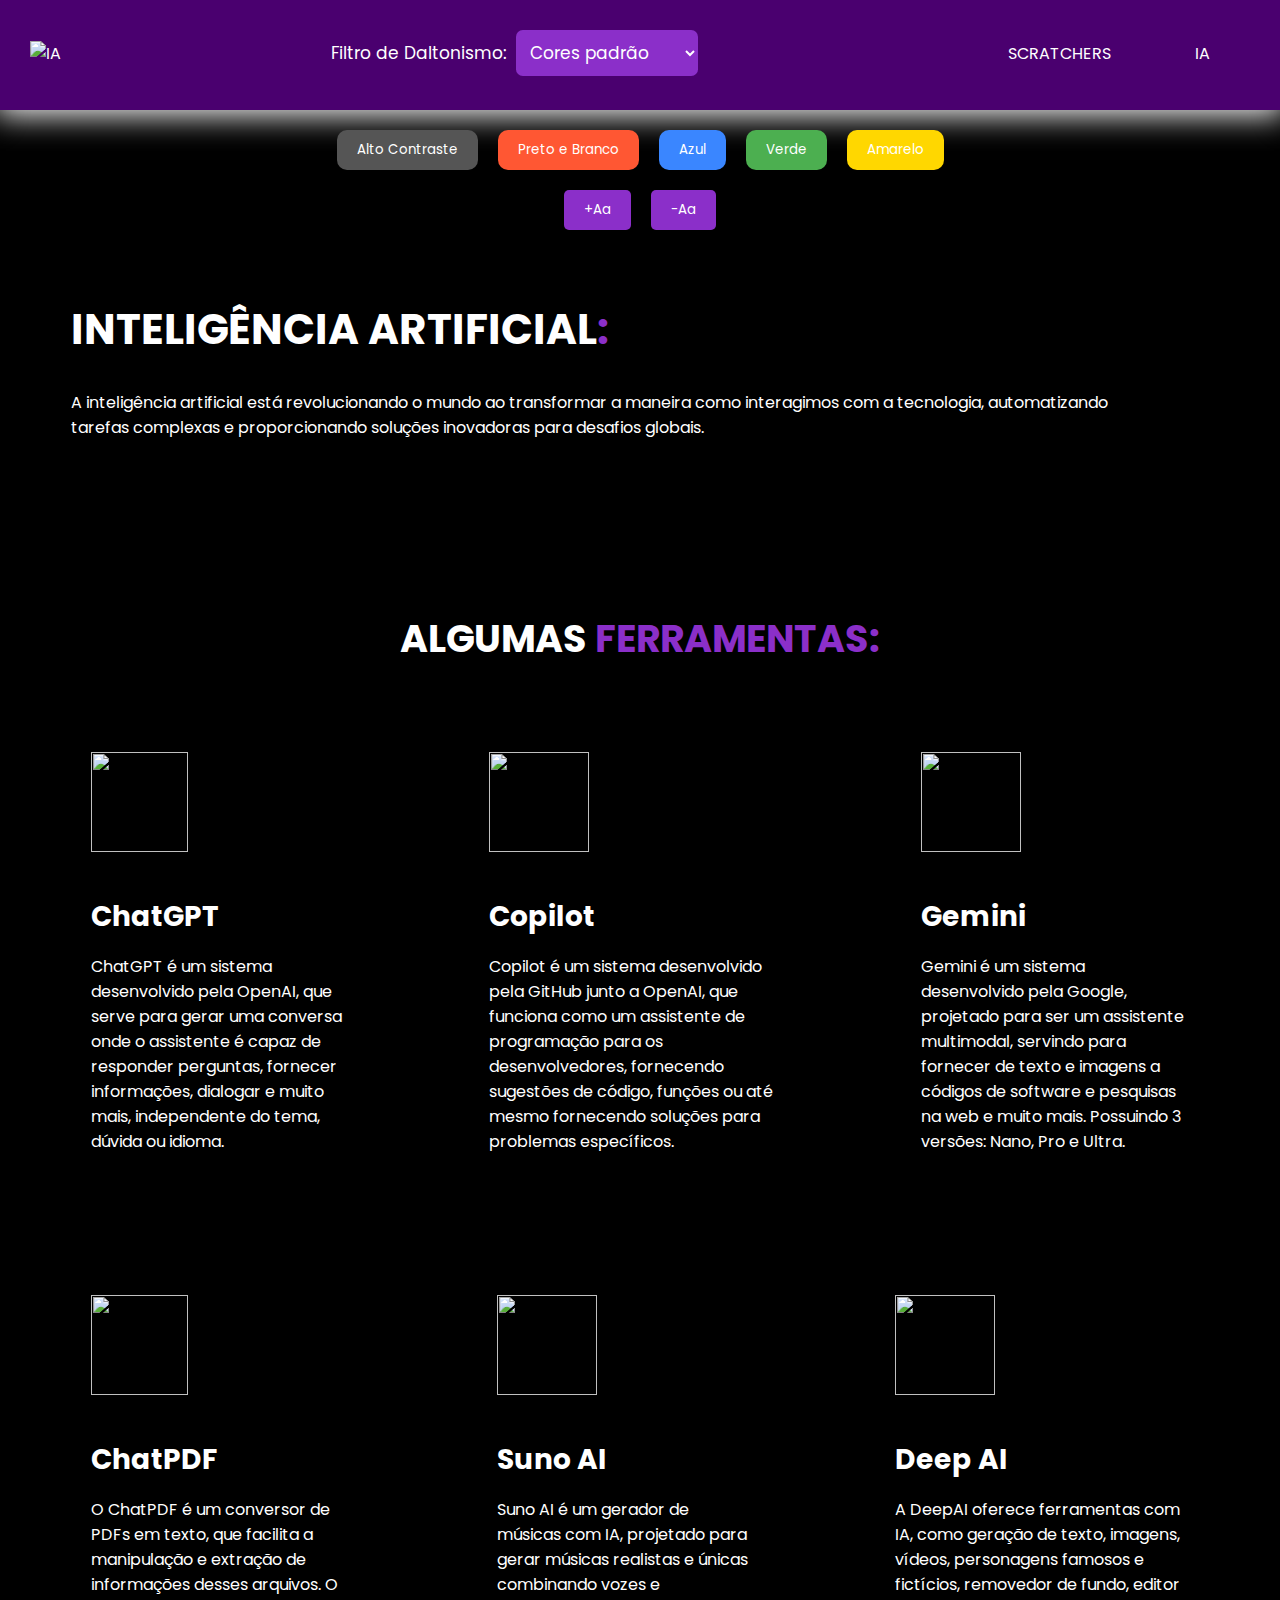
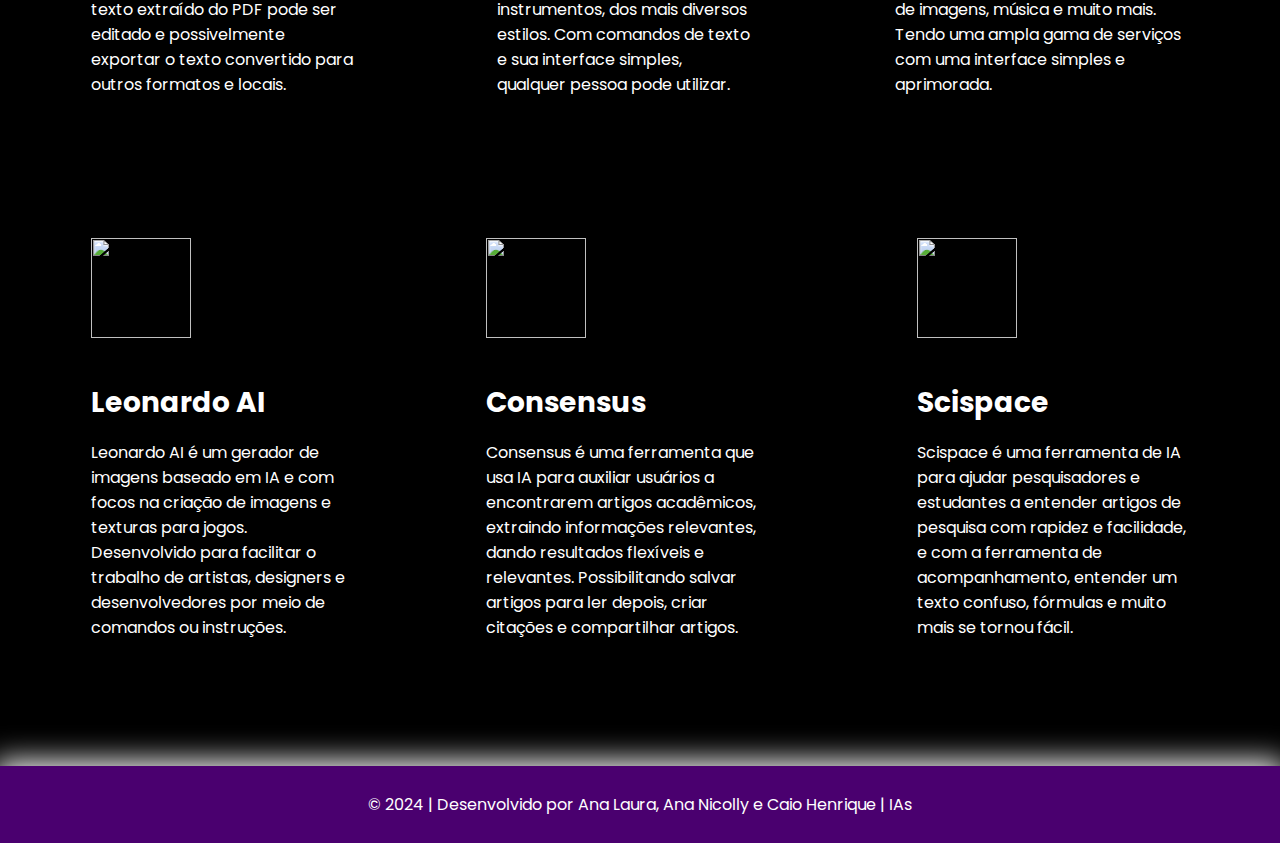
==== ia.html @ 3222943d "Add files via upload" ====
<!DOCTYPE html>
<html lang="pt-br">
<head>
    <meta charset="UTF-8">
    <meta name="viewport" content="width=device-width, initial-scale=1.0">
    <link rel="preconnect" href="https://fonts.googleapis.com">
    <link rel="preconnect" href="https://fonts.gstatic.com" crossorigin>
    <link href="https://fonts.googleapis.com/css2?family=Poppins:ital,wght@0,100;0,200;0,300;0,400;0,500;0,600;0,700;0,800;0,900;1,100;1,200;1,300;1,400;1,500;1,600;1,700;1,800;1,900&display=swap" rel="stylesheet">
    <link rel="stylesheet" href="styleia.css">
    <title>Inteligência Artificial</title>
</head>
<body>
    
    <header>
        <div class="interface">

            <div class="logo">
                <a href="ia.html">
                    <img src="img/ia.png" class="filter-image" width="70" height="60" alt="IA">
                </a>
            </div>

            <ul>
            <div class="filter-section">
                <label for="color-filter">Filtro de Daltonismo:</label>
                <select id="color-filter" class="filter-dropdown">
                    <option value="default">Cores padrão</option>
                    <option value="achromatomaly">Acromatopsia</option>
                    <option value="deuteranomaly">Deuteranomalia</option>
                    <option value="tritanomaly">Tritanomalia</option>
                    <option value="Acromatomia">Acromatomia</option>
                    <option value="Deuteranopia">Deuteranopia</option>
                    <option value="Protanopia">Protanopia</option>
                </select>
            </ul>

            <nav class="menu-desktop">
                <ul>
                    <li><a href="index.html">SCRATCHERS</a></li>
                    <li><a href="ia.html">IA</a></li>
                </ul>
            </nav>


            <div class="btn-abrir-menu" id="btn-menu">
                <i class="bi bi-list"></i>
            </div>

            <div class="menu-mobile" id="menu-mobile">
                <div class="btn-fechar">
                    <i class="bi bi-x-lg"></i>
                </div>

            </div><!--menu-mobile-->

            <div class="overlay-menu" id="overlay-menu"></div>
        </div><!--interface-->

    </header>

    <div id="contrastOptions" class="contrast-options">
        <button id="blackAndWhite">Alto Contraste</button>
        <button id="highContrast">Preto e Branco</button>
        <button id="blueContrast">Azul</button>
        <button id="greenContrast">Verde</button>
        <button id="yellowContrast">Amarelo</button>
    </div>

    <div id="fontOptions" class="font-options">
        <button id="increaseFont">+Aa</button>
        <button id="decreaseFont">-Aa</button>
    </div>

    <main>
        
        <section class="topo-do-site">
            <div class="interface">
                <div class="flex">
                    <div class="txt-topo-site">
                        <h1>INTELIGÊNCIA ARTIFICIAL<span>:</span></h1>
                        <p>A inteligência artificial está revolucionando o mundo ao transformar a maneira como interagimos com a tecnologia, automatizando tarefas complexas e proporcionando soluções inovadoras para desafios globais.</p>
                    </div><!--txt-topo-site-->
                    <div class="img-topo-site">
                        <img src="img/9888073.png" class="filter-image" alt="">
                    </div><!--img-topo-site-->
                </div><!--flex-->
            </div><!--interface-->
        </section><!--topo-do-site-->

        <section class="especiliadades">
            <div class="interface">
                <h2 class="titulo">ALGUMAS <span>FERRAMENTAS:</span></h2>
                <div class="flex">
                    <a href="https://chat.openai.com/">
                        <div class="especialidades-box">
                        <i class="bi bi-code-square"></i>
                        <img src="img/chatgpt.webp" width="97" height="100" alt="" class="filter-image">
                        <h3>ChatGPT</h3>
                        <p>ChatGPT é um sistema desenvolvido pela OpenAI, que serve para gerar uma conversa onde
                            o assistente é capaz de responder perguntas, fornecer informações, dialogar e muito mais,
                            independente do tema, dúvida ou idioma.</p>
                    </div><!--especialidades-box-->
                    </a>

                    <a href="https://copilot.microsoft.com/">
                        <div class="especialidades-box">
                            <i class="bi bi-cart"></i>
                            <img src="img/copilot-symbol.png" width="100" height="100" alt="" class="filter-image">
                            <h3>Copilot</h3>
                            <p>Copilot é um sistema desenvolvido pela GitHub junto a OpenAI, que funciona como um
                                assistente de programação para os desenvolvedores, fornecendo sugestões de código,
                                funções ou até mesmo fornecendo soluções para problemas específicos.
                                </p>
                        </div><!--especialidades-box-->
                    </a>
                    
                    <a href="https://gemini.google.com/app?hl=pt-BR">
                        <div class="especialidades-box">
                            <i class="bi bi-wordpress"></i>
                            <img src="img/gemini.png" width="100" height="100" alt="" class="filter-image">
                            <h3>Gemini</h3>
                            <p>Gemini é um sistema desenvolvido pela Google, projetado para ser um assistente
                                multimodal, servindo para fornecer de texto e imagens a códigos de software e pesquisas
                                na web e muito mais. Possuindo 3 versões: Nano, Pro e Ultra.
                                </p>
                        </div><!--especialidades-box-->
                    </a>

                </div><!--flex-->

                <div class="flex">
                    <a href="https://www.chatpdf.com/">
                        <div class="especialidades-box">
                            <i class="bi bi-code-square"></i>
                            <img src="img/chatpdf.avif" width="97" height="100" alt="" class="filter-image">
                            <h3>ChatPDF</h3>
                            <p>O ChatPDF é um conversor de PDFs em texto, que facilita a manipulação e extração de
                                informações desses arquivos. O texto extraído do PDF pode ser editado e possivelmente
                                exportar o texto convertido para outros formatos e locais.
                                </p>
                        </div><!--especialidades-box-->
                    </a>

                    <a href="https://suno.com/">
                        <div class="especialidades-box">
                            <i class="bi bi-cart"></i>
                            <img src="img/suno.png" width="100" height="100" alt="" class="filter-image">
                            <h3>Suno AI</h3>
                            <p>Suno AI é um gerador de músicas com IA, projetado para gerar músicas realistas e únicas
                                combinando vozes e instrumentos, dos mais diversos estilos. Com comandos de texto e sua
                                interface simples, qualquer pessoa pode utilizar.
                                </p>
                        </div><!--especialidades-box-->
                    </a>

                    <a href="https://deepai.org/">
                        <div class="especialidades-box">
                            <i class="bi bi-wordpress"></i>
                            <img src="img/deep.svg" width="100" height="100" alt="" class="filter-image">
                            <h3>Deep AI</h3>
                            <p>A DeepAI oferece ferramentas com IA, como geração de texto, imagens, vídeos,
                                personagens famosos e fictícios, removedor de fundo, editor de imagens, música e muito
                                mais. Tendo uma ampla gama de serviços com uma interface simples e aprimorada.</p>
                        </div><!--especialidades-box-->
                    </a>

                    
                </div><!--flex-->

                <div class="flex">
                    <a href="https://leonardo.ai/">
                        <div class="especialidades-box">
                            <i class="bi bi-code-square"></i>
                            <img src="img/leonardoai.png" width="100" height="100" alt="" class="filter-image">
                            <h3>Leonardo AI</h3>
                            <p>Leonardo AI é um gerador de imagens baseado em IA e com focos na criação de imagens e
                                texturas para jogos. Desenvolvido para facilitar o trabalho de artistas, designers e
                                desenvolvedores por meio de comandos ou instruções.</p>
                        </div><!--especialidades-box-->
                    </a>

                    <a href="https://consensus.app/">
                        <div class="especialidades-box">
                            <i class="bi bi-cart"></i>
                            <img src="img/Consensus.png" width="100" height="100" alt="" class="filter-image">
                            <h3>Consensus</h3>
                            <p>Consensus é uma ferramenta que usa IA para auxiliar usuários a encontrarem artigos
                                acadêmicos, extraindo informações relevantes, dando resultados flexíveis e relevantes.
                                Possibilitando salvar artigos para ler depois, criar citações e compartilhar artigos.
                                </p>
                        </div><!--especialidades-box-->
                    </a>

                    <a href="https://scispace.com/">
                        <div class="especialidades-box">
                            <i class="bi bi-wordpress"></i>
                            <img src="img/Scispace.png" width="100" height="100" alt="" class="filter-image">
                            <h3>Scispace</h3>
                            <p>Scispace é uma ferramenta de IA para ajudar pesquisadores e estudantes a entender
                                artigos de pesquisa com rapidez e facilidade, e com a ferramenta de acompanhamento,
                                entender um texto confuso, fórmulas e muito mais se tornou fácil.
                                </p>
                        </div><!--especialidades-box-->
                    </a>
                    
                </div><!--flex-->
            </div><!--interface-->
        </section><!--especiliadades-->
    </main>

    <footer>
            <p><i class="bi bi-envelope-fill"></i>© 2024 | Desenvolvido por Ana Laura, Ana Nicolly e Caio Henrique | IAs</p>
    </footer>
  </div>

  <div vw class="enabled">
    <div vw-access-button class="active"></div>
    <div vw-plugin-wrapper>
        <div class="vw-plugin-top-wrapper"></div>
    </div>
</div>
  <script src="https://vlibras.gov.br/app/vlibras-plugin.js"></script>
  <script>
      new window.VLibras.Widget('https://vlibras.gov.br/app');
  </script>
  <script src="script.js"></script>


</body>
</html>
---- styleia.css ----
/* ESTILO GERAL */
* {
    margin: 0;
    padding: 0;
    box-sizing: border-box;
    font-family: 'Poppins', sans-serif;
}

body {
    background-color: #000;
    height: 100vh;
}

.interface {
    max-width: 1280px;
    margin: 0 auto;
}

.flex {
    display: flex;
}

h2.titulo {
    color: #fff;
    font-size: 38px;
    text-align: center;
}

h2.titulo span {
    color: #8b2fc9;
}

a {
    text-decoration: none;
}

/* ESTILO DO CABEÇALHO */
header {
    background-color: #4a006f;
    box-shadow: 0 0 30px 5px #fff;
    height: 110px;
    justify-content: space-between;
    padding: 30px;
    display: block;
}

header > .interface {
    display: flex;
    align-items: center;
    justify-content: space-between;

}

header a {
    color: #fff;
    text-decoration: none;
    display: inline-block;
    transition: .2s;
}

header nav.menu-desktop a:hover {
    color: #fff;
    transform: scale(1.05);
}

header nav ul {
    list-style-type: none;
}

header nav.menu-desktop ul li {
    display: inline-block;
    padding: 0 40px;
}

/* ESTILO DO MENU MOBILE */

.btn-abrir-menu{
    display: none;
}

.btn-abrir-menu i{
    color: #8b2fc9;
    font-size: 40px;
}

.menu-mobile{
    background-color: #000;
    height: 100vh;
    position: fixed;
    top: 0;
    right: 0;
    z-index: 99999;
    width: 0%;
    overflow: hidden;
    transition: .5s;
}

.menu-mobile.abrir-menu{
    width: 70%;
}

.menu-mobile.abrir-menu ~ .overlay-menu{
    display: block;
}


.menu-mobile .btn-fechar{
    padding: 20px 5%;
}

.menu-mobile .btn-fechar i{
    color: #8b2fc9;
    font-size: 30px;
}

.menu-mobile nav ul{
    text-align: right;
}

.menu-mobile nav ul li a{
    color: #fff;
    font-size: 20px;
    font-weight: 300;
    padding: 20px 8%;
    display: block;
}   

.menu-mobile nav ul li a:hover{
    background-color: #8b2fc9;
    color: #000;
}

.overlay-menu{
    background-color: #000000df;
    width: 100%;
    height: 100%;
    position: fixed;
    top: 0;
    left: 0;
    z-index: 88888;
    display: none;
}

/* ESTILO DO TOPO DO SITE */
section.topo-do-site {
    padding: 40px 4%;
}

section.topo-do-site .flex {
    align-items: center;
    justify-content: center;
    gap: 90px;
    padding: 20px;
}

.topo-do-site h1 {
    color: #fff;
    font-size: 42px;
    line-height: 40px;
}

.topo-do-site .txt-topo-site h1 span {
    color: #8b2fc9;
}

.topo-do-site .txt-topo-site p {
    color: #fff;
    margin: 40px 0;
}

.topo-do-site .img-topo-site img {
    position: relative;
    animation: flutuar 2s ease-in-out infinite alternate;
}


@keyframes flutuar {
    0% {
        top: 0;
    }

    100% {
        top: 30px;
    }
}

/* ESTILO DAS ESPECIALIDADES */
section.especiliadades {
    padding: 70px 4%;
}

section.especiliadades .flex {
    gap: 60px;
}

.especiliadades .especialidades-box {
    color: #fff;
    padding: 40px;
    border-radius: 20px;
    margin-top: 45px;
    transition: .2s;
}

.especiliadades .especialidades-box:hover {
    transform: scale(1.05);
    box-shadow: 0 0 20px #ffffff78;
}

.especiliadades .especialidades-box i {
    font-size: 70px;
    color: #00FF08;
}

.especiliadades .especialidades-box h3 {
    font-size: 28px;
    margin: 15px 0;
}

.img-port {
    width: 360px;
    height: 460px;
    background-size: cover;
    background-position: 100% 0%;
    transition: 8s;
    cursor: pointer;
    border-radius: 40px;
    position: relative;
}

.img-port:hover {
    background-position: 100% 100%;
}

/* ESTILO DO RODAPÉ */

footer {
    padding: 10px 4%;
    box-shadow: 0 0 30px 5px #fff;
    background-color: #4a006f;
    color: #FFFFFF;
    text-align: center;
}

footer .flex {
    justify-content: space-between;
}

@media screen and (max-width: 1020px) {

    /* CLASSES GERAIS */
    .flex {
        flex-direction: column;
    }

    .topo-do-site .flex{
        flex-direction: column-reverse;
    }

    h2.titulo {
        font-size: 34px;
        line-height: 30px;
    }

    /* CABEÇALHO */
    .menu-desktop,
    .btn-contato {
        display: none;
    }

    /* TOPO DO SITE */

    section.topo-do-site .flex {
        gap: 40px;
    }

    section.topo-do-site {
        padding: 20px 8%;
    }

    .topo-do-site h1 {
        font-size: 30px;
    }

    .topo-do-site .img-topo-site img {
        width: 100%;
    }

}

p {
    display: block;
    margin-block-start: 1em;
    margin-block-end: 1em;
    margin-inline-start: 0px;
    margin-inline-end: 0px;
    unicode-bidi: isolate;
    color:#fff;
}

.filter-section {
    display: flex;
    align-items: center;
    margin: 0 20px;
}

.filter-dropdown {
    margin-left: 10px;
    padding: 10px;
    font-size: 17px;
    border-radius: 0.4em;
    background-color: #8b2fc9;
    color: #FFFFFF;
    border: none;
    cursor: pointer;
}

label {
    color: #FFFFFF;
    font-size: 17px;
    justify-content: center;
}


.filter-dropdown:hover {
    background-color: #6930c3;
    font-size: 19px;
}

.contrast-options {
    display: flex;
    justify-content: center;
    margin: 20px 0;
}

button {
    padding: 10px 20px;
    border: none;
    border-radius: 10px;
    cursor: pointer;
    transition: background-color 0.3s ease;
    margin: 0 10px;
    text-align: center;
}

button:hover {
    opacity: 0.8;
}

.filter-image.achromatomaly {
    filter: grayscale(100%);
}

.filter-image.deuteranomaly {
    filter: hue-rotate(180deg);
}

.filter-image.tritanomaly {
    filter: sepia(100%) saturate(300%) hue-rotate(-50deg);
}

.filter-image.Acromatomia {
    filter: grayscale(50%);
}
 
.filter-image.Deuteranopia {
    filter: grayscale(75%) sepia(100%) hue-rotate(45deg);
}
 
.filter-image.Protanopia {
    filter: sepia(35%) saturate(100%);
}

.high-contrast {
    background-color: #000;
    color: #fff;
}

.black-and-white {
    background-color: #b5bddb;
    color: #ffffff;
}

.blue-contrast {
    background-color: #5da2e2;
}

.green-contrast {
    background-color: #278b41;
    color: #fff;
}

.yellow-contrast {
    background-color: #e6ef64;
    color: #ffffff;
}

#blackAndWhite {
    background-color: #555;
    color: #fff;
}

#highContrast {
    background-color: #ff5733;
    color: #fff;
}

#blueContrast {
    background-color: #3a86ff;
    color: #fff;
}

#greenContrast {
    background-color: #4caf50;
    color: #fff;
}

#yellowContrast {
    background-color: #ffd700;
    color: #fff;
}

/* Estilo para os botões de ajuste de fonte */
.font-options {
    display: flex;
    justify-content: center;
    margin: 20px 0;
}

#increaseFont, #decreaseFont {
    background-color: #8b2fc9;
    color: white;
    padding: 10px 20px;
    margin: 0 10px;
    border: none;
    border-radius: 5px;
    cursor: pointer;
}

#increaseFont:hover, #decreaseFont:hover {
    opacity: 0.8;
}
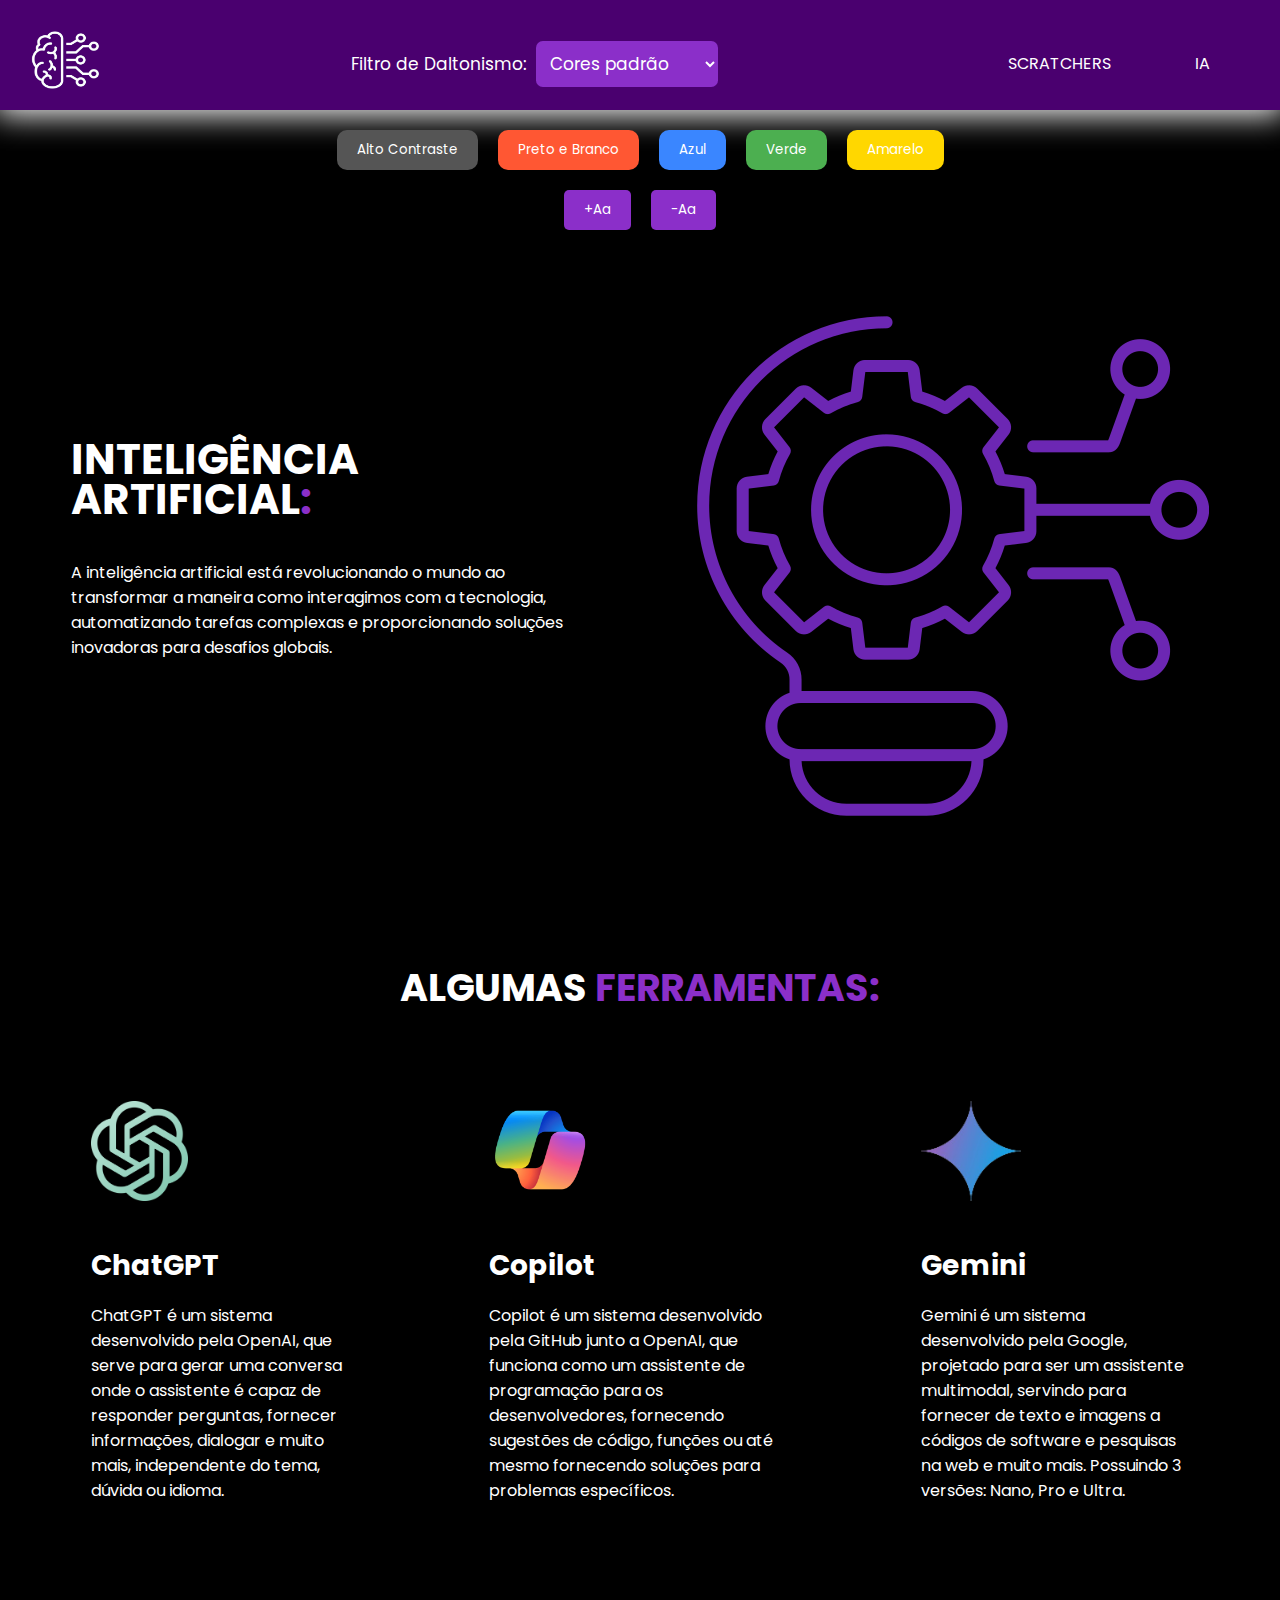
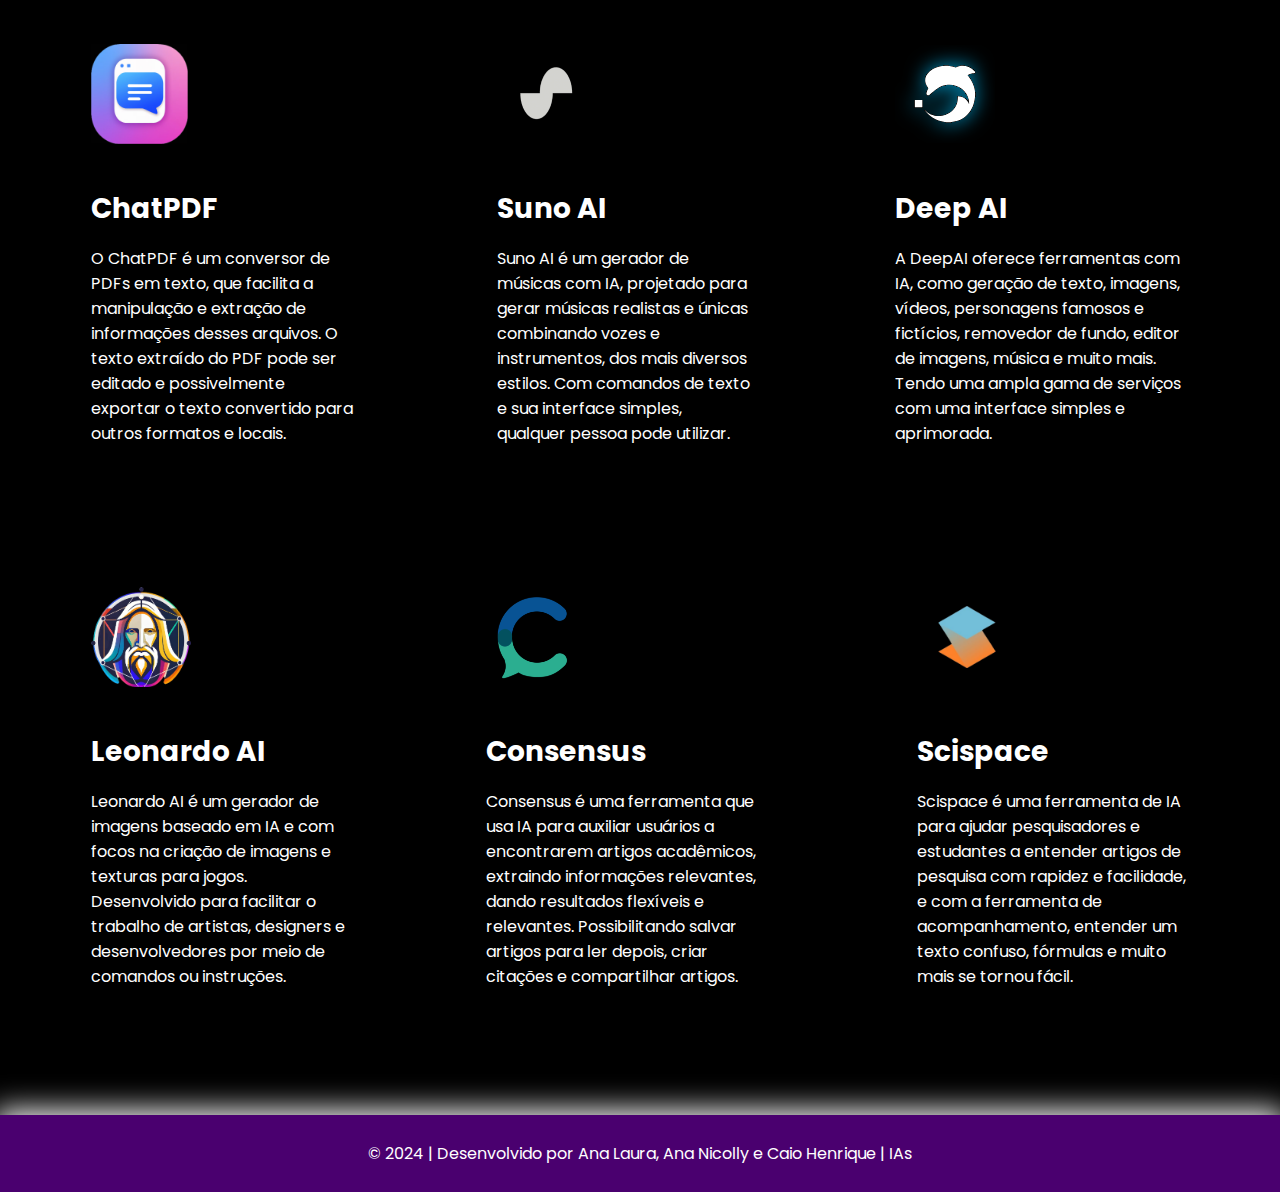
==== commit c117c174: "ia.html" ====
--- a/ia.html
+++ b/ia.html
@@ -5,6 +5,7 @@
     <meta name="viewport" content="width=device-width, initial-scale=1.0">
     <link rel="preconnect" href="https://fonts.googleapis.com">
     <link rel="preconnect" href="https://fonts.gstatic.com" crossorigin>
+    <link rel="shortcut icon" href="./img/ia.png">
     <link href="https://fonts.googleapis.com/css2?family=Poppins:ital,wght@0,100;0,200;0,300;0,400;0,500;0,600;0,700;0,800;0,900;1,100;1,200;1,300;1,400;1,500;1,600;1,700;1,800;1,900&display=swap" rel="stylesheet">
     <link rel="stylesheet" href="styleia.css">
     <title>Inteligência Artificial</title>
@@ -227,4 +228,4 @@
 
 
 </body>
-</html>+</html>
